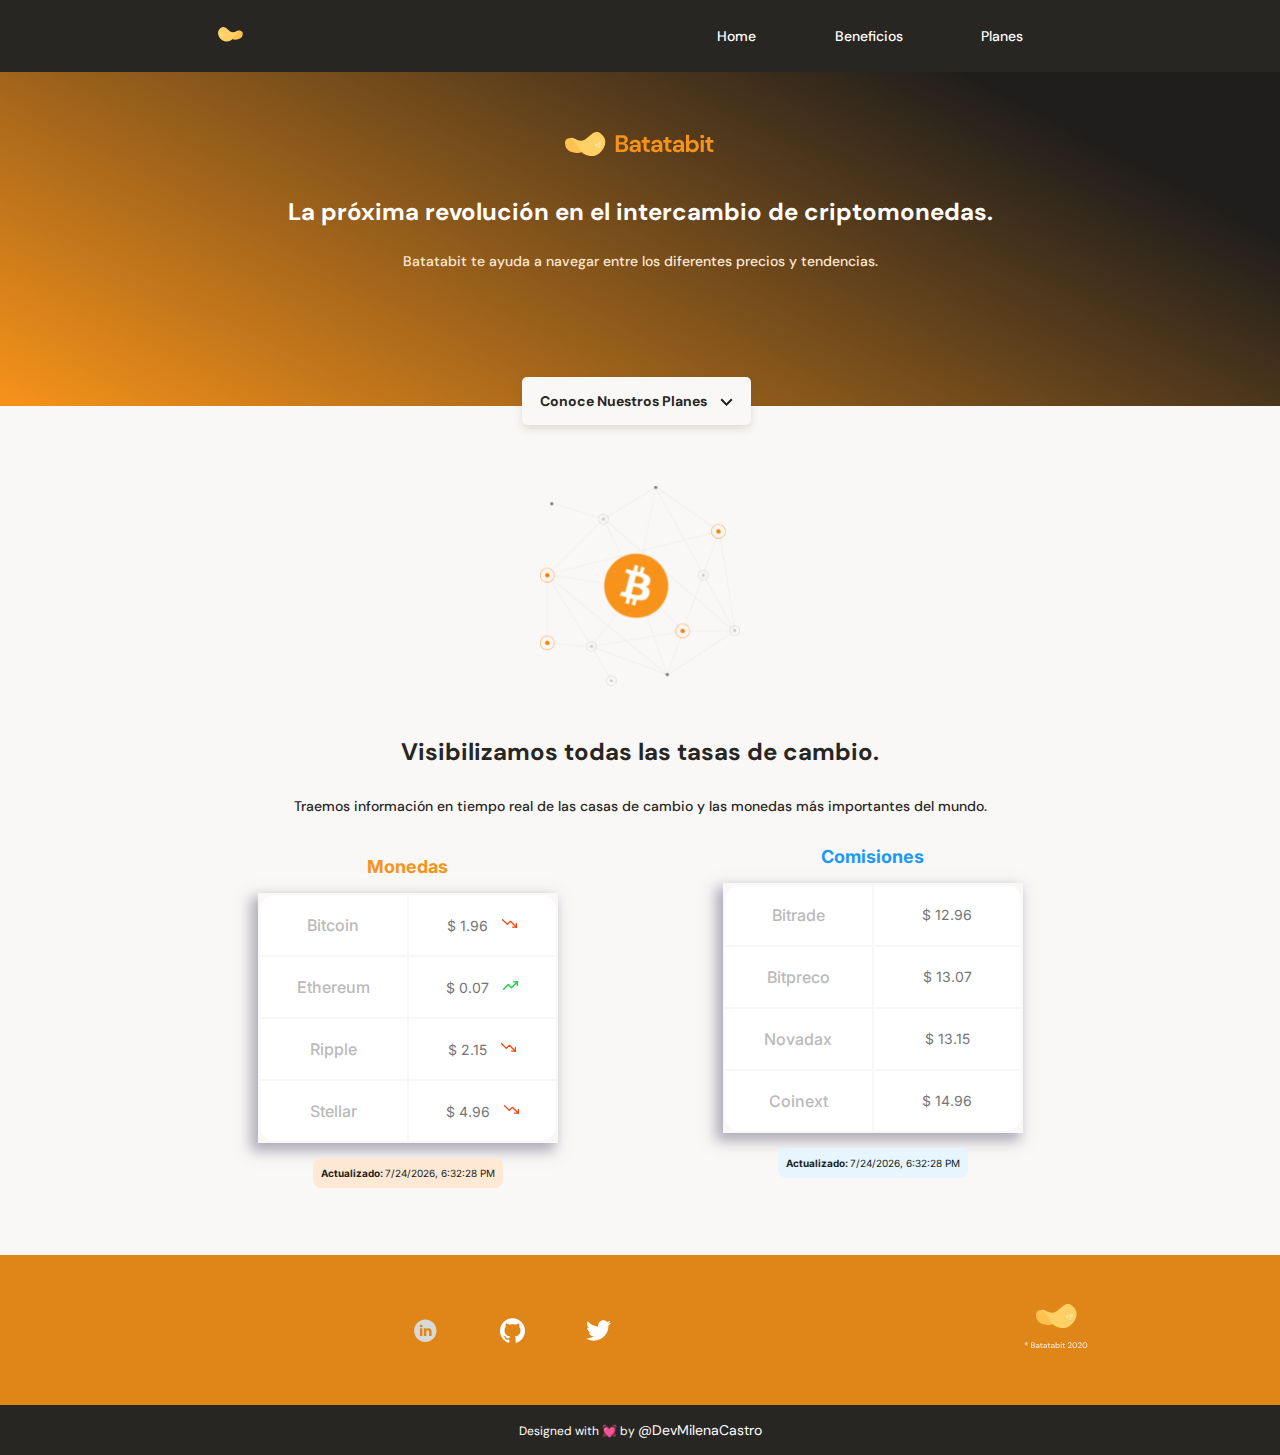
==== index.html @ 28126197 "Project mobile firt course project" ====
<!DOCTYPE html>
<html lang="en">
  <head>
    <meta charset="UTF-8" />
    <meta name="viewport" content="width=device-width, initial-scale=1.0" />
    <title>Bitcoin</title>
    <link
      href="https://fonts.googleapis.com/css2?family=DM+Sans:wght@400;500;700&family=Inter:wght@300;500&display=swap"
      rel="stylesheet"
    />
    <link rel="stylesheet" href="/css/styles.css"/>
    <link rel="stylesheet" href="/css/tablet.css" media="(min-width: 930px"/>
  </head>
  <body>
    <nav class="menu">
      <div class="menu__logo">
        <a href="index.html"
          ><img class="batata" src="assets/icons/batata.svg" alt="Logo batata"
        /></a>
      </div>

      <ul class="nav-links">
        <li>
          <a href="index.html">Home</a>
        </li>
        <li>
          <a href="beneficios.html">Beneficios</a>
        </li>
        <li>
          <a href="planes.html">Planes</a>
        </li>
      </ul>
      <div class="lines">
        <div class="line1"></div>
        <div class="line2"></div>
        <div class="line3"></div>
      </div>
    </nav>

    <main>
      <section class="description">
        <img
          class="description__img"
          src="/assets/img/logo.svg"
          alt="Logo batata"
        />
        <div class="description__title">
          <h1 class="description__title--h1">
            La próxima revolución en el intercambio de criptomonedas.
          </h1>
          <p class="description__title--p">
            Batatabit te ayuda a navegar entre los diferentes precios y
            tendencias.
          </p>
          <a class="description__title--button" href="planes.html"
            >Conoce Nuestros Planes <span></span
          ></a>
        </div>
      </section>

      <section class="exchange">
        <div class="exchange__backgroundImg"></div>
        <div class="exchange__title">
          <h2>Visibilizamos todas las tasas de cambio.</h2>
          <p>
            Traemos información en tiempo real de las casas de cambio y las
            monedas más importantes del mundo.
          </p>
        </div>

        <section class="tablet">
          <div class="exchange__table">
            <p class="exchange__table--title">Monedas</p>
            <div class="exchange__table--container">
              <table>
                <tr>
                  <td class="top-left">Bitcoin</td>
                  <td class="table-right top-right">
                    $ 1.96 <span class="down"></span>
                  </td>
                </tr>
                <tr>
                  <td>Ethereum</td>
                  <td class="table-right">$ 0.07 <span class="up"></span></td>
                </tr>
                <tr>
                  <td>Ripple</td>
                  <td class="table-right">$ 2.15 <span class="down"></span></td>
                </tr>
                <tr>
                  <td class="bottom-left">Stellar</td>
                  <td class="bottom-right table-right">
                    $ 4.96 <span class="down"></span>
                  </td>
                </tr>
              </table>
            </div>

            <div class="exchange__table--date">
              <p>
                <b>Actualizado: </b>
                <script>
                  document.write(new Date().toLocaleString());
                </script>
              </p>
            </div>
          </div>

          <div class="exchange__table">
            <p class="exchange__table--title2">Comisiones</p>
            <div class="exchange__table--container">
              <table>
                <tr>
                  <td class="top-left">Bitrade</td>
                  <td class="table-right top-right">$ 12.96</td>
                </tr>
                <tr>
                  <td>Bitpreco</td>
                  <td class="table-right">$ 13.07</td>
                </tr>
                <tr>
                  <td>Novadax</td>
                  <td class="table-right">$ 13.15</td>
                </tr>
                <tr>
                  <td class="bottom-left">Coinext</td>
                  <td class="bottom-right table-right">$ 14.96</td>
                </tr>
              </table>
            </div>

            <div class="exchange__table--date2">
              <p>
                <b>Actualizado: </b>
                <script>
                  document.write(new Date().toLocaleString());
                </script>
              </p>
            </div>
          </div>
        </section>
      </section>

      <section class="before-footer">
        <div class="before-footer__left">
          <ul class="before-footer__left--left-ul">
            <li>
              <a href="https://www.linkedin.com/in/Devmilenacastro/"
                ><img
                  class="social-networks"
                  src="assets/icons/linkedin.svg"
                  alt=""
              /></a>
            </li>
            <li>
              <a href="https://github.com/DevMilenaCastro"
                ><img
                  class="social-networks"
                  src="assets/icons/github.svg"
                  alt=""
              /></a>
            </li>
            <li>
              <a href="https://twitter.com/DevMilenaCastro"
                ><img
                  class="social-networks"
                  src="assets/icons/twitter.svg"
                  alt=""
              /></a>
            </li>
          </ul>
        </div>

        <div class="before-footer__right">
          <img src="assets/img/logo-footer.svg" alt="Logo de batatabit 2020" />
        </div>
      </section>
    </main>

    <footer class="footer">
      <div class="container">
        <div>
            <p>Designed with &#128147 by <a href="https://twitter.com/DevMilenaCastro">@DevMilenaCastro</a></p>
        </div>
      </div>
    </footer>

    <script src="js/App.js"></script>
  </body>
</html>
---- css/styles.css ----
/*********************************************/
/***************  Variables  *****************/
/*********************************************/
:root {
  /* colors */
  --bitcoin-orange: #f7931a;
  --orange: #e08618;
  --soft-orange: #ffe9d4;
  --secondary-blue: #1a9af7;
  --blue: #2c82d3;
  --soft-blue: #e7f5ff;
  --warm-black: #201e1c;
  --black: #282623;
  --grey: #bababa;
  --off-white: #faf8f7;
  --just-white: #ffffff;
  --purple: #73459e;
}

/*********************************************/
/****************  Mixins  *******************/
/*********************************************/
* {
  -webkit-box-sizing: border-box;
          box-sizing: border-box;
  margin: 0;
  padding: 0;
}

html {
  font-size: 62.5%;
  font-family: "DM Sans", sans-serif;
}

/*********************************************/
/****************  Navbar  *******************/
/*********************************************/
.menu {
  -webkit-box-align: center;
      -ms-flex-align: center;
          align-items: center;
  background-color: var(--black);
  display: -webkit-box;
  display: -ms-flexbox;
  display: flex;
  -ms-flex-pack: distribute;
      justify-content: space-around;
  min-height: 8vh;
  width: 100%;
}

.batata {
  height: 25px;
  width: 25px;
}

.nav-links {
  display: -webkit-box;
  display: -ms-flexbox;
  display: flex;
  -ms-flex-pack: distribute;
      justify-content: space-around;
  width: 30%;
}

.nav-links li {
  list-style: none;
}

.nav-links a {
  color: var(--just-white);
  font-size: 14px;
  font-weight: 500;
  text-decoration: none;
}

.lines {
  display: none;
  cursor: pointer;
}

.lines div {
  width: 25px;
  height: 3px;
  background-color: var(--just-white);
  margin: 5px;
  -webkit-transition: all 0.3s ease;
  transition: all 0.3s ease;
}

@media screen and (max-width: 1024px) {
  .nav-links {
    width: 60%;
  }
}

@media screen and (max-width: 768px) {
  body {
    overflow-x: hidden;
  }
  .nav-links {
    -webkit-box-align: center;
        -ms-flex-align: center;
            align-items: center;
    background-color: var(--black);
    display: -webkit-box;
    display: -ms-flexbox;
    display: flex;
    -webkit-box-orient: vertical;
    -webkit-box-direction: normal;
        -ms-flex-direction: column;
            flex-direction: column;
    height: 40vh;
    position: absolute;
    right: 0px;
    top: 8vh;
    overflow-x: hidden;
    -webkit-transition: 0.7s;
    transition: 0.7s;
    width: 0%;
    z-index: 1;
  }
  .nav-links li {
    opacity: 0;
  }
  .lines {
    display: block;
  }
}

.nav-active {
  width: 30%;
}

@-webkit-keyframes navLinkFade {
  from {
    opacity: 0;
    -webkit-transform: translateX(50px);
            transform: translateX(50px);
  }
  to {
    opacity: 1;
    -webkit-transform: translateX(0px);
            transform: translateX(0px);
  }
}

@keyframes navLinkFade {
  from {
    opacity: 0;
    -webkit-transform: translateX(50px);
            transform: translateX(50px);
  }
  to {
    opacity: 1;
    -webkit-transform: translateX(0px);
            transform: translateX(0px);
  }
}

.toggle .line1 {
  -webkit-transform: rotate(-45deg) translate(-5px, 6px);
          transform: rotate(-45deg) translate(-5px, 6px);
}

.toggle .line2 {
  opacity: 0;
}

.toggle .line3 {
  -webkit-transform: rotate(45deg) translate(-5px, -6px);
          transform: rotate(45deg) translate(-5px, -6px);
}

/*********************************************/
/**********  Section description  ************/
/*********************************************/
main {
  background-color: var(--off-white);
  height: auto;
  min-width: 320px;
  width: 100%;
}

.description {
  background: linear-gradient(207.8deg, var(--warm-black) 16.69%, var(--bitcoin-orange));
  display: -webkit-box;
  display: -ms-flexbox;
  display: flex;
  -webkit-box-orient: vertical;
  -webkit-box-direction: normal;
      -ms-flex-direction: column;
          flex-direction: column;
  height: 334px;
  -webkit-box-pack: center;
      -ms-flex-pack: center;
          justify-content: center;
  position: relative;
  text-align: center;
  min-width: 320px;
  width: 100%;
}

.description__img {
  -ms-flex-item-align: center;
      -ms-grid-row-align: center;
      align-self: center;
  height: 24px;
  margin-top: 60px;
  width: 150px;
}

.description__title {
  -ms-flex-item-align: center;
      -ms-grid-row-align: center;
      align-self: center;
  height: 218px;
  margin-top: 40px;
  max-width: 900px;
  min-width: 288px;
  width: 90%;
}

.description__title--h1 {
  color: var(--just-white);
  font-size: 2.4rem;
  font-weight: bold;
  line-height: 2.6 rem;
}

.description__title--p {
  color: var(--soft-orange);
  font-size: 1.4rem;
  font-weight: 500;
  line-height: 1.8rem;
  margin-top: 25px;
}

.description__title--button {
  background-color: var(--off-white);
  border: none;
  border-radius: 5px;
  -webkit-box-shadow: 0px 4px 8px rgba(89, 73, 30, 0.16);
          box-shadow: 0px 4px 8px rgba(89, 73, 30, 0.16);
  color: var(--black);
  display: block;
  font-size: 1.4rem;
  font-weight: bold;
  left: calc(50% - 118px);
  text-decoration: none;
  height: 48px;
  margin-top: 35px;
  padding: 15px;
  position: absolute;
  top: 270px;
  width: 229px;
}

.description__title--button span {
  display: inline-block;
  width: 13px;
  height: 8px;
  margin-left: 10px;
  background-image: url("../assets/icons/down-arrow.svg");
}

/*********************************************/
/************  Section Exchange  *************/
/*********************************************/
.exchange {
  height: auto;
  padding-top: 80px;
  padding-bottom: 30px;
  text-align: center;
  width: 100%;
}

.exchange__title {
  margin: 0 auto;
  max-width: 900px;
  min-width: 288px;
  width: 90%;
}

.exchange__title h2 {
  color: var(--black);
  font-size: 2.4rem;
  font-weight: bold;
  line-height: 2.6 rem;
  margin-bottom: 30px;
}

.exchange__title p {
  color: var(--black);
  font-size: 1.4rem;
  font-weight: 500;
  line-height: 1.8rem;
  margin-bottom: 30px;
}

.exchange__backgroundImg {
  background-image: url("../assets/img/Bitcoin.svg");
  background-position: center;
  background-repeat: no-repeat;
  background-size: cover;
  height: 200px;
  margin: 0 auto;
  margin-bottom: 50px;
  width: 200px;
}

.exchange__table {
  font-family: "Inter", sans-serif;
  height: 360px;
  margin: 0 auto;
  margin-bottom: 20px;
  max-width: 500px;
  min-width: 235px;
  width: 70%;
}

.exchange__table--title {
  color: var(--bitcoin-orange);
  font-size: 1.8rem;
  font-weight: bold;
  line-height: 2.3rem;
  margin-bottom: 15px;
  margin-top: 10px;
}

.exchange__table--container {
  height: 250px;
  margin: 0 auto;
  max-width: 300px;
  min-width: 230px;
  width: 90%;
}

.exchange__table--container table {
  -webkit-box-shadow: -5px 6px 13px 2px rgba(95, 93, 118, 0.5);
  box-shadow: -5px 6px 13px 2px rgba(95, 93, 118, 0.5);
  height: 100%;
  width: 100%;
}

.exchange__table--container td {
  background-color: var(--just-white);
  color: var(--grey);
  font-size: 1.6rem;
  font-weight: 500;
  line-height: 1.9rem;
  width: 50%;
}

.exchange__table--container .top-left {
  border-radius: 15px 0 0 0;
}

.exchange__table--container .top-right {
  border-radius: 0 15px 0 0;
}

.exchange__table--container .bottom-left {
  border-radius: 0 0 0 15px;
}

.exchange__table--container .bottom-right {
  border-radius: 0 0 15px 0;
}

.exchange__table--container .table-right {
  color: #757575;
  font-size: 1.4rem;
  font-weight: normal;
  line-height: 1.8rem;
}

.exchange__table--container .down {
  background-image: url("../assets/icons/trending-down.svg");
  background-position: center;
  background-repeat: no-repeat;
  background-size: cover;
  display: inline-block;
  height: 15px;
  margin-left: 10px;
  width: 15px;
}

.exchange__table--container .up {
  background-image: url("../assets/icons/trending-up.svg");
  background-position: center;
  background-repeat: no-repeat;
  background-size: cover;
  display: inline-block;
  height: 15px;
  margin-left: 10px;
  width: 15px;
}

.exchange__table--date {
  background-color: var(--soft-orange);
  border-radius: 8px;
  color: var(--warm-black);
  height: 30px;
  margin: 0 auto;
  margin-top: 15px;
  padding: 8px;
  width: 190px;
}

.exchange__table--date p {
  color: var(--warm-black);
  font-size: 1rem;
  line-height: 1.5rem;
}

.exchange__table--title2 {
  color: var(--secondary-blue);
  font-size: 1.8rem;
  font-weight: bold;
  line-height: 2.3rem;
  margin-bottom: 15px;
}

.exchange__table--date2 {
  background-color: var(--soft-blue);
  border-radius: 8px;
  color: var(--warm-black);
  height: 30px;
  margin: 0 auto;
  margin-top: 15px;
  padding: 8px;
  width: 190px;
}

.exchange__table--date2 p {
  color: var(--warm-black);
  font-size: 1rem;
  line-height: 1.5rem;
}

/*********************************************/
/*************  Section Before  **************/
/*********************************************/
.before-footer {
  -webkit-box-align: center;
      -ms-flex-align: center;
          align-items: center;
  background-color: var(--orange);
  display: -webkit-box;
  display: -ms-flexbox;
  display: flex;
  height: 150px;
  -webkit-box-pack: space-evenly;
      -ms-flex-pack: space-evenly;
          justify-content: space-evenly;
  width: 100%;
}

.before-footer__left {
  -webkit-box-align: center;
      -ms-flex-align: center;
          align-items: center;
  display: -webkit-box;
  display: -ms-flexbox;
  display: flex;
  -webkit-box-pack: center;
      -ms-flex-pack: center;
          justify-content: center;
  width: 50%;
}

.before-footer__left--left-ul {
  display: -webkit-box;
  display: -ms-flexbox;
  display: flex;
  list-style: none;
  -webkit-box-pack: space-evenly;
      -ms-flex-pack: space-evenly;
          justify-content: space-evenly;
  width: 50%;
}

.before-footer__left li {
  height: 25px;
  width: 25px;
}

.social-networks {
  height: 25px;
  width: 25px;
}

/*********************************************/
/************  Section Benefits  *************/
/*********************************************/
.description-benefits {
  height: auto;
  padding: 60px 20px 10px;
  text-align: center;
  width: 100%;
}

.description-benefits__title {
  color: var(--black);
  font-size: 2.1rem;
  font-weight: bold;
  line-height: 2.6rem;
  margin-bottom: 30px;
}

.description-benefits__paragraph {
  color: var(--black);
  font-size: 1.6rem;
  font-weight: 500;
  line-height: 1.6rem;
  margin-bottom: 30px;
}

.description-benefits__img {
  background-image: url("../assets/img/Bitcoin.svg");
  background-position: center;
  background-repeat: no-repeat;
  background-size: cover;
  height: 200px;
  margin: 0 auto;
  margin-bottom: 50px;
  width: 200px;
}

.benefits {
  background-image: url("../assets/img/fondo.jpg");
  background-repeat: no-repeat;
  background-size: cover;
  height: auto;
  padding: 20px 10px;
  position: relative;
  min-width: 320px;
  width: 100%;
}

.benefits__batata-logo {
  background-image: url("../assets/icons/batata.svg");
  height: 25px;
  left: calc(50% - 25px);
  position: absolute;
  top: -10px;
  width: 40px;
}

.benefits__details {
  height: auto;
  margin: 0 auto;
  margin-top: 50px;
  min-width: 288px;
  text-align: center;
  width: 90%;
}

.benefits__details h2 {
  color: #242424;
  font-size: 2.4rem;
  font-weight: bold;
  line-height: 2.6 rem;
  margin-bottom: 20px;
}

.benefits__details p {
  color: #242424;
  font-size: 1.4rem;
  font-weight: 500;
  line-height: 1.8rem;
  margin-bottom: 20px;
}

.benefits__cards {
  background-color: var(--black);
  border-radius: 5px;
  -webkit-box-shadow: -5px 6px 13px 2px rgba(95, 93, 118, 0.5);
  box-shadow: -5px 6px 13px 2px rgba(95, 93, 118, 0.5);
  min-height: 150px;
  margin: 15px auto;
  max-width: 400px;
  min-width: 288px;
  padding: 15px;
  width: 90%;
}

.benefits__cards .icon-card {
  background-position: center;
  background-repeat: no-repeat;
  background-size: cover;
  display: inline-block;
  height: 20px;
  margin-bottom: 10px;
  width: 20px;
}

.benefits__cards--clock {
  background-image: url("../assets/icons/clock.svg");
}

.benefits__cards--mirror {
  background-image: url("../assets/icons/eye.svg");
}

.benefits__cards--money {
  background-image: url("../assets/icons/dollar-sign.svg");
}

.benefits__cards--check {
  background-image: url("../assets/icons/check-circle.svg");
}

.benefits__cards--title {
  color: var(--just-white);
  font-size: 1.8rem;
  font-weight: bold;
  line-height: 2.3rem;
  margin-bottom: 15px;
}

.benefits__cards--body {
  color: #808080;
  font-size: 1.4rem;
  font-weight: 500;
  line-height: 1.8rem;
}

/*********************************************/
/*************  Section Plans  ***************/
/*********************************************/
.about {
  background-image: url("../assets/img/bitcoinbaby2x.jpg");
  background-position: center;
  background-repeat: no-repeat;
  background-size: cover;
  height: 50vh;
  text-align: center;
  min-width: 320px;
  width: 100%;
}

.about h2 {
  color: var(--just-white);
  font-size: 2.4rem;
  font-weight: bold;
  line-height: 2.6 rem;
  padding-top: 60px;
}

.plans {
  background-color: var(--warm-black);
  padding-bottom: 70px;
  text-align: center;
  min-width: 320px;
  width: 100%;
}

.plans__description {
  height: auto;
  margin: 0 auto;
  margin-bottom: 50px;
  min-width: 288px;
  width: 90%;
}

.plans__description h2 {
  color: var(--just-white);
  font-size: 2.4rem;
  font-weight: bold;
  line-height: 2.6 rem;
  padding-top: 50px;
}

.plans__description p {
  color: #757575;
  font-size: 1.4rem;
  font-weight: 500;
  line-height: 1.8rem;
  padding-top: 30px;
}

.plans__container-slider {
  display: -webkit-box;
  display: -ms-flexbox;
  display: flex;
  height: 316px;
  overscroll-behavior-x: contain;
  overflow-x: scroll;
  -ms-scroll-snap-type: x proximity;
      scroll-snap-type: x proximity;
}

.plans__container-slider::-webkit-scrollbar {
  background-color: var(--soft-orange);
  height: 3px;
}

.plans__container-slider::-webkit-scrollbar-thumb {
  background-color: var(--bitcoin-orange);
}

.plans__container-cards {
  background-color: var(--black);
  border-radius: 15px;
  -webkit-box-shadow: 0 6px 10px rgba(233, 199, 113, 0.16);
          box-shadow: 0 6px 10px rgba(233, 199, 113, 0.16);
  height: 250px;
  margin: 50px 10px 0;
  max-width: 300px;
  min-width: 190px;
  padding: 0 15px;
  position: relative;
  scroll-snap-align: center;
  width: 70%;
}

.plans__container-cards .styles-general {
  border-radius: 8px;
  color: var(--just-white);
  font-size: 1.2rem;
  height: 31px;
  left: calc(50% - 60px);
  padding: 8px;
  position: absolute;
  top: -15px;
  width: 120px;
}

.plans__container-cards--recomended {
  background-color: var(--bitcoin-orange);
}

.plans__container-cards--monthly {
  background-color: #73459e;
}

.plans__container-cards--biannual {
  background-color: #2c82d3;
}

.plans__container-cards h3 {
  color: var(--just-white);
  font-size: 1.4rem;
  font-weight: 500;
  line-height: 1.8rem;
  padding-top: 30px;
}

.plans__container-cards--price {
  color: var(--just-white);
  font-size: 5.2rem;
  font-weight: bold;
  line-height: 5.3rem;
  padding: 5px 0;
}

.plans__container-cards--price span {
  font-size: 1.8rem;
  font-weight: 300px;
  vertical-align: 25px;
}

.plans__container-cards--saving {
  color: var(--grey);
  font-size: 1.2rem;
}

.plans__container-cards .styles-button {
  background-color: var(--warm-black);
  border-radius: 4px;
  color: var(--just-white);
  font-size: 1.4rem;
  font-weight: bold;
  line-height: 1.8rem;
  height: 48px;
  margin-top: 20px;
  width: 150px;
}

.plans__container-cards--button-orange {
  border: 2px solid var(--bitcoin-orange);
}

.plans__container-cards--button-orange span {
  background-image: url("../assets/icons/orange-right-arrow.svg");
  display: inline-block;
  height: 20px;
  vertical-align: text-bottom;
  width: 20px;
}

.plans__container-cards--button-purple {
  border: 2px solid var(--purple);
}

.plans__container-cards--button-purple span {
  background-image: url("../assets/icons/purple-right-arrow.svg");
  display: inline-block;
  height: 20px;
  vertical-align: text-bottom;
  width: 20px;
}

.plans__container-cards--button-blue {
  border: 2px solid var(--blue);
}

.plans__container-cards--button-blue span {
  background-image: url("../assets/icons/blue-right-arrow.svg");
  display: inline-block;
  height: 20px;
  vertical-align: text-bottom;
  width: 20px;
}

/*********************************************/
/****************  Footer  *******************/
/*********************************************/
.footer {
  -webkit-box-align: center;
      -ms-flex-align: center;
          align-items: center;
  background-color: var(--black);
  color: var(--just-white);
  height: 50px;
  display: -webkit-box;
  display: -ms-flexbox;
  display: flex;
  -webkit-box-pack: center;
      -ms-flex-pack: center;
          justify-content: center;
}

.footer p {
  font-size: 1.2rem;
}

.footer a {
  color: var(--white-color);
  font-size: 1.4rem;
  text-decoration: none;
}
/*# sourceMappingURL=styles.css.map */
---- css/tablet.css ----
/* For tables main section*/
.tablet {
  display: -webkit-box;
  display: -ms-flexbox;
  display: flex;
  margin: auto;
  width: 930px;
}

.benefits {
  display: -webkit-box;
  display: -ms-flexbox;
  display: flex;
  -ms-flex-wrap: wrap;
      flex-wrap: wrap;
  margin: 0 auto;
  width: 100%;
}

.plans__container-slider {
  -webkit-box-pack: space-evenly;
      -ms-flex-pack: space-evenly;
          justify-content: space-evenly;
}
/*# sourceMappingURL=tablet.css.map */
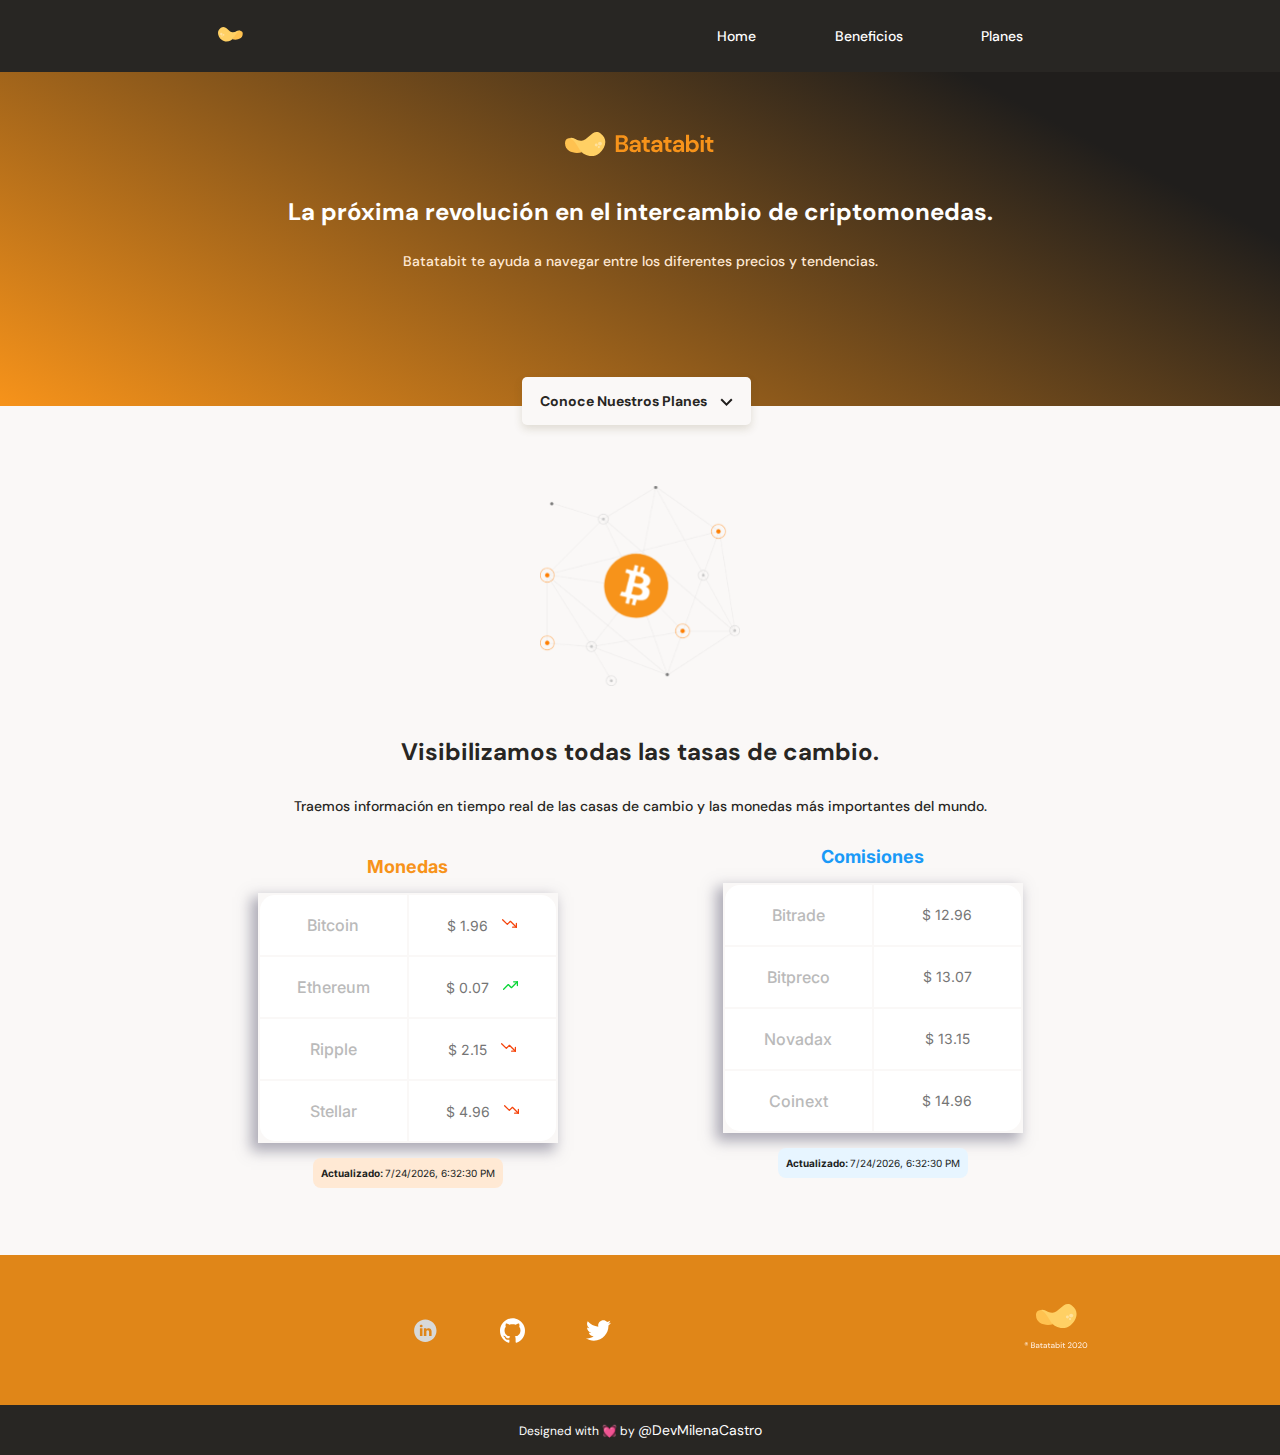
==== commit 11809e77: "change hrfe in the files .HTML" ====
--- a/index.html
+++ b/index.html
@@ -8,8 +8,8 @@
       href="https://fonts.googleapis.com/css2?family=DM+Sans:wght@400;500;700&family=Inter:wght@300;500&display=swap"
       rel="stylesheet"
     />
-    <link rel="stylesheet" href="/css/styles.css"/>
-    <link rel="stylesheet" href="/css/tablet.css" media="(min-width: 930px"/>
+    <link rel="stylesheet" href="css/styles.css"/>
+    <link rel="stylesheet" href="css/tablet.css" media="(min-width: 930px"/>
   </head>
   <body>
     <nav class="menu">
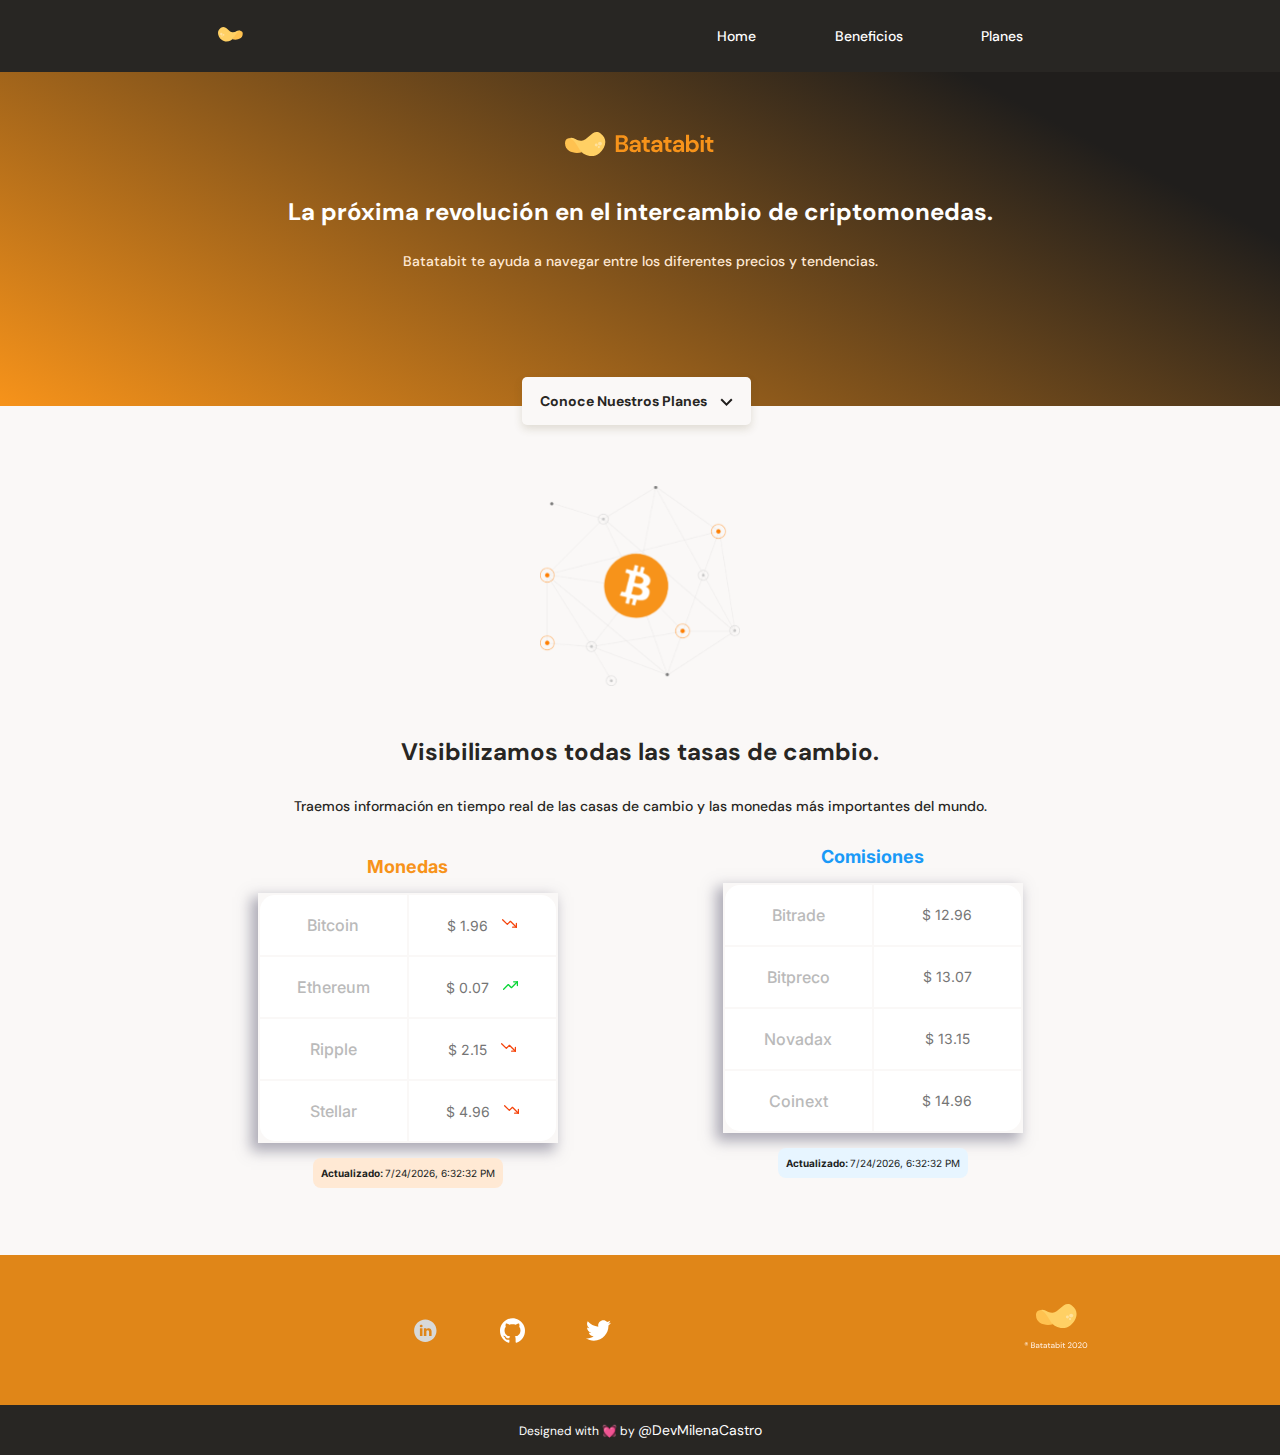
==== commit cf36e5f2: "Code Fix" ====
--- a/index.html
+++ b/index.html
@@ -11,6 +11,7 @@
     <link rel="stylesheet" href="css/styles.css"/>
     <link rel="stylesheet" href="css/tablet.css" media="(min-width: 930px"/>
   </head>
+
   <body>
     <nav class="menu">
       <div class="menu__logo">
@@ -41,7 +42,7 @@
       <section class="description">
         <img
           class="description__img"
-          src="/assets/img/logo.svg"
+          src="assets/img/logo.svg"
           alt="Logo batata"
         />
         <div class="description__title">
